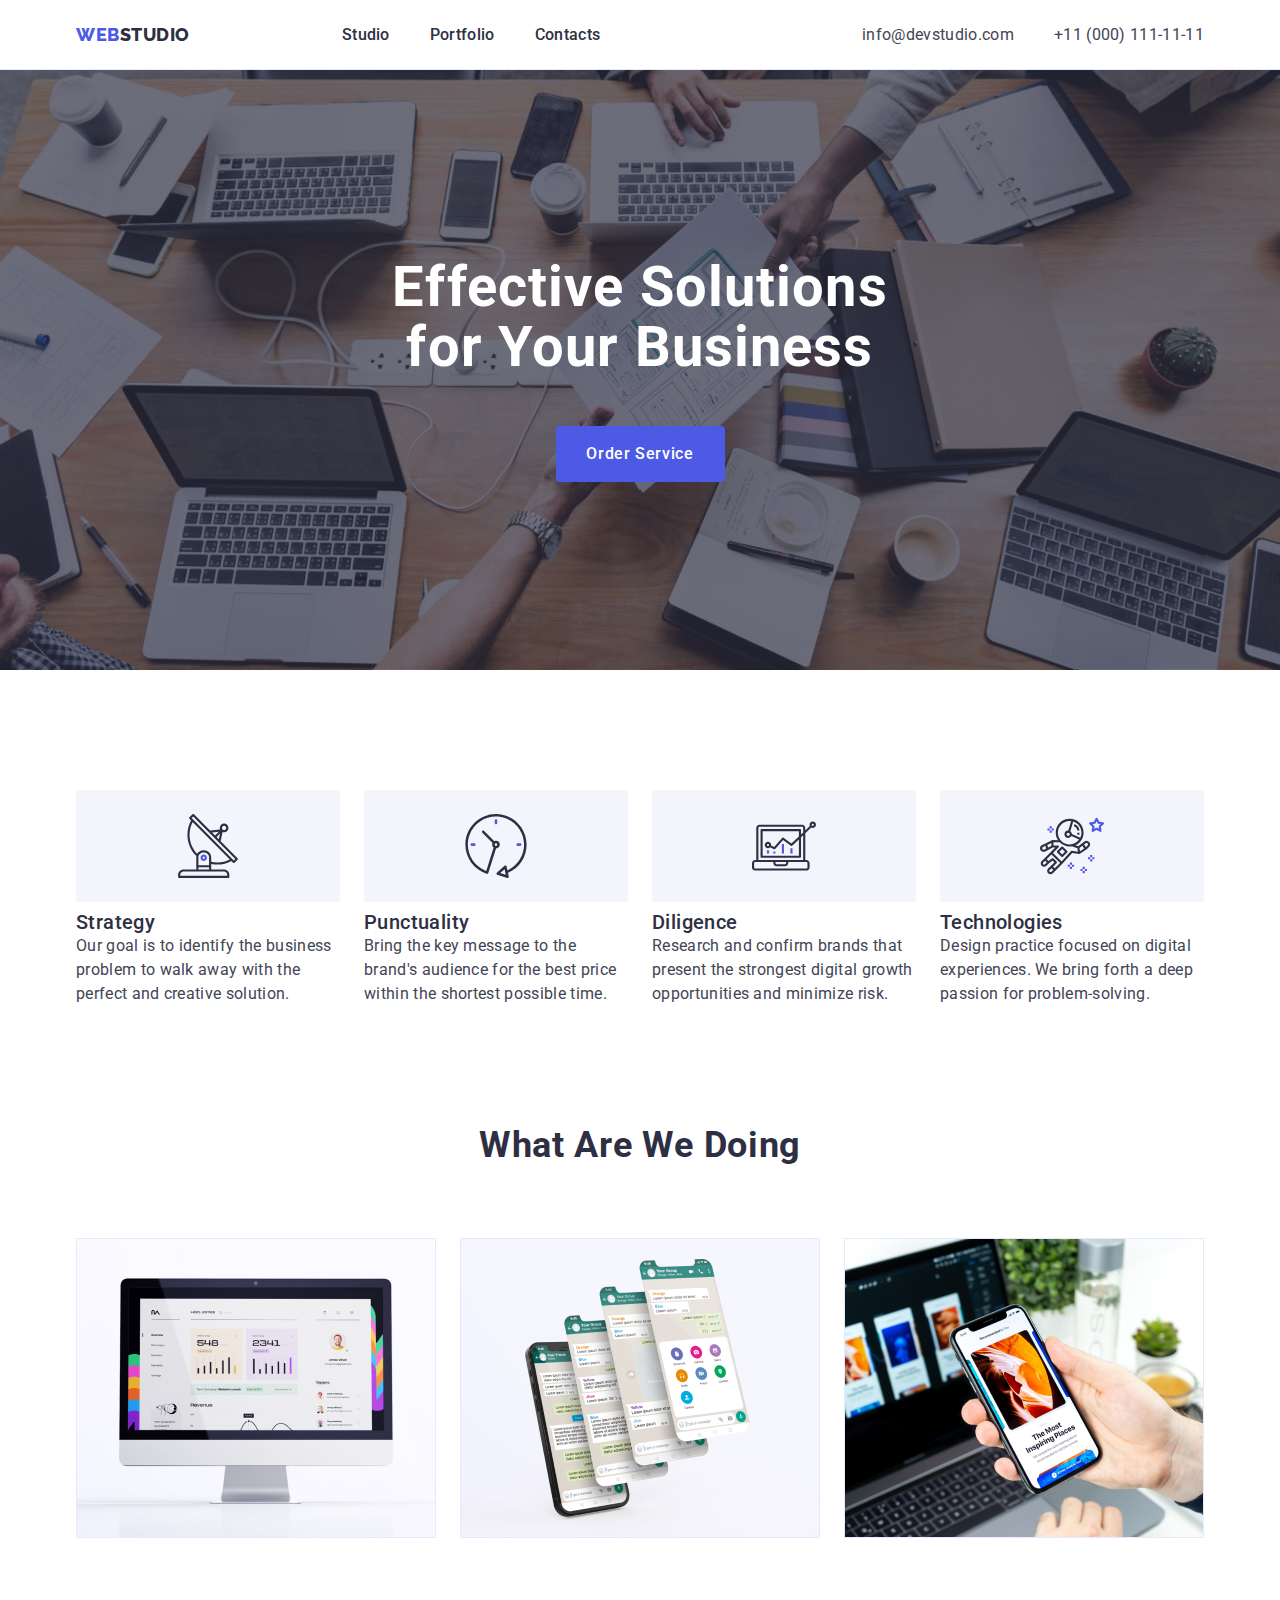
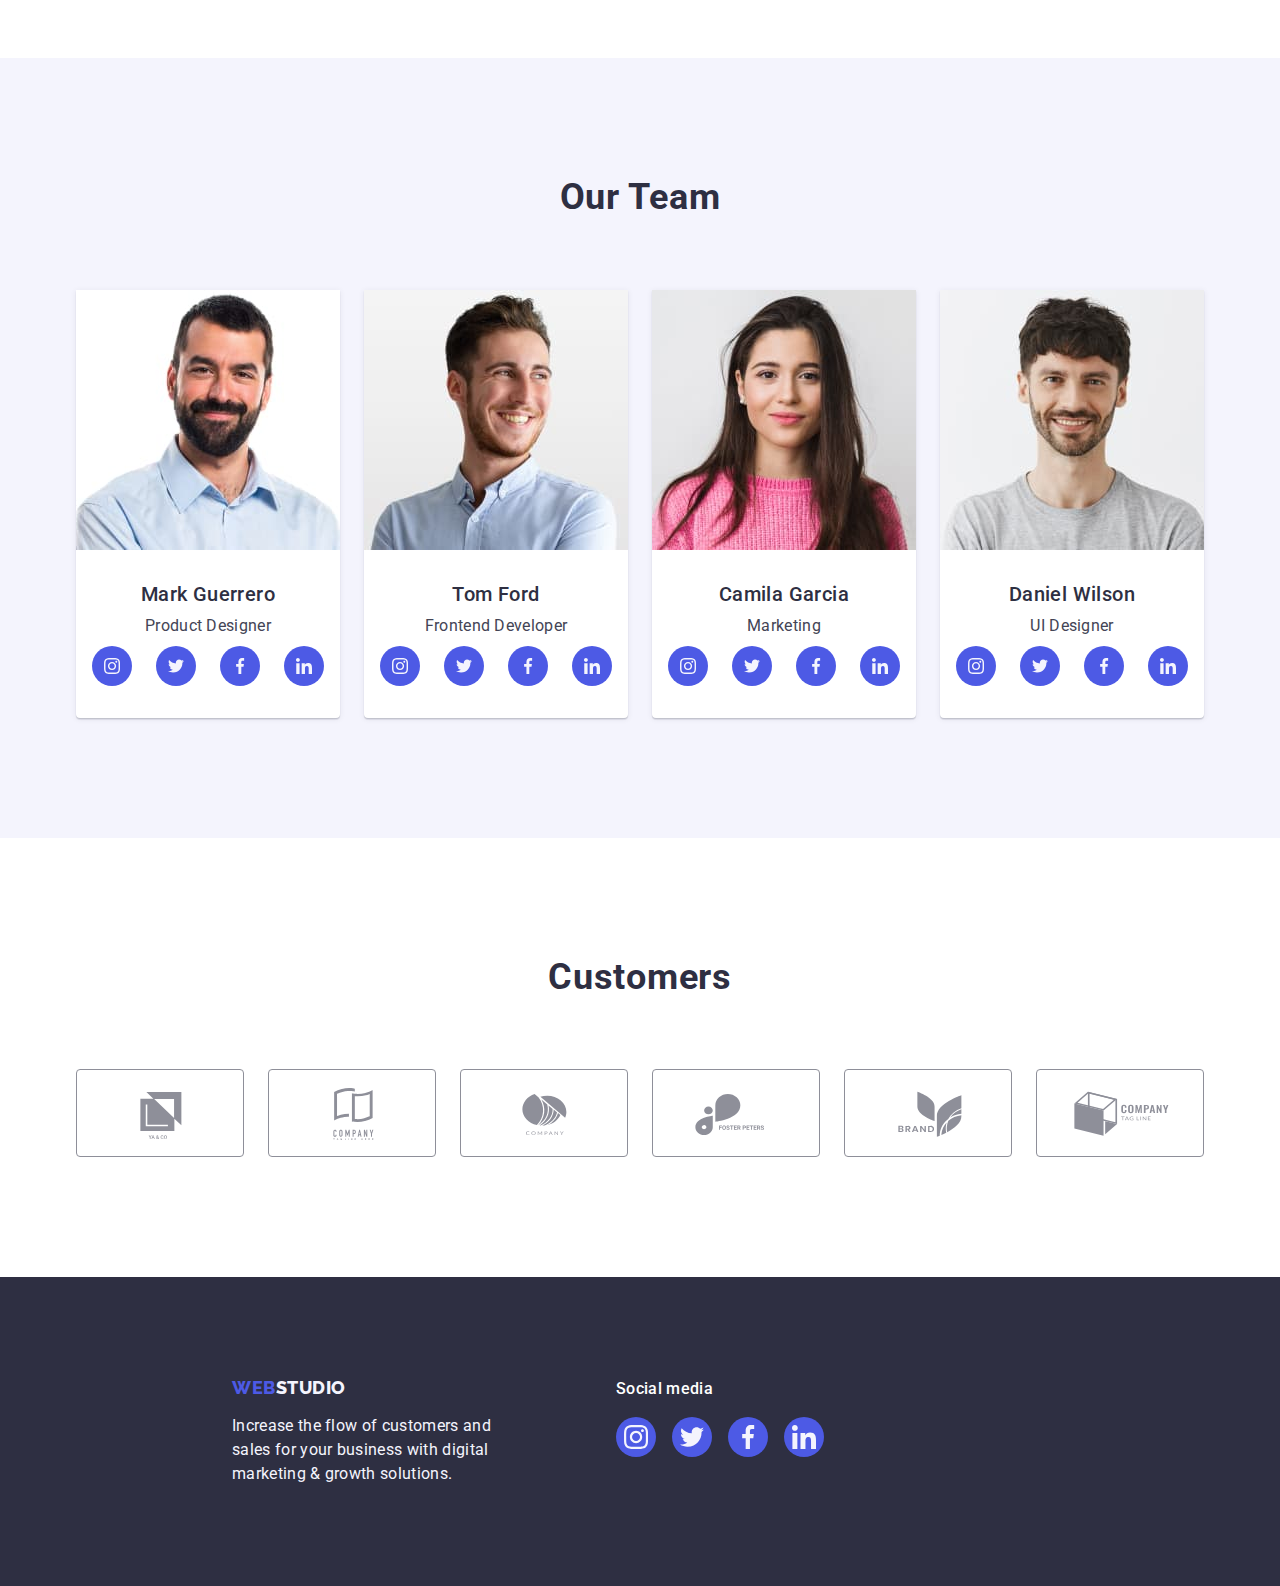
==== index.html @ 7a58a5fb "Initial commit" ====
<!DOCTYPE html>
<html lang="en">

<head>
    <meta charset="UTF-8">
    <meta http-equiv="X-UA-Compatible" content="IE=edge">
    <meta name="viewport" content="width=device-width, initial-scale=1.0">
    <title>Document</title>
    <link rel="preconnect" href="https://fonts.googleapis.com">
    <link rel="preconnect" href="https://fonts.gstatic.com" crossorigin>
    <link
        href="https://fonts.googleapis.com/css2?family=Raleway:wght@800&family=Roboto:wght@400;500;700;900&display=swap"
        rel="stylesheet">

    <link href="https://cdn.jsdelivr.net/npm/modern-normalize@1.1.0/modern-normalize.min.css" rel="stylesheet">
    <link rel="stylesheet" href="./css/styles.css">
</head>

<body>

    <!--Шапка сайту-->
    <header class="header">
        <div class="container main-nav">
            <nav class="menu list">
                <a href="./index.html" class="logo link">web<span class="logo-studio">Studio</span></a>
                <ul class="site-nav list">
                    <li class="it-list"><a href="./index.html" class="item-studio link">Studio</a></li>
                    <li class="it-list"><a href="./portfolio.html" class="item-studio link">Portfolio</a></li>
                    <li class="it-list"><a href="" class="item-studio link">Contacts</a></li>
                </ul>
            </nav>
            <!-- Посилання на пошту/Посилання на телефон-->
            <address class="contact">
                <ul class="site-contact list">
                    <li class="contact-it"><a href="mailto:info@devstudio.com"
                            class="item-contact link">info@devstudio.com</a></li>
                    <li class="contact-it"><a href="tel:+110001111111" class="item-contact link">+11 (000)
                            111-11-11</a></li>
                </ul>
            </address>


        </div>
    </header>
    <main>
        <!--Секція заголовку та фону-->

        <section class="hero section">
            <div class="container">

                <h1 class="hero-title"> Effective Solutions for Your Business</h1>
                <button type="button" class="hero-btn">Order Service</button>

            </div>
        </section>
        <!--Секція опису особливостей студії-->

        <section class="feature section">
            <div class="container">
                <h2 hidden class="main-feature">Feature</h2>
                <ul class="features-nt list">
                    <li class="features-item">
                        <div class="frame-icon">
                            <svg class="features-icon" width="64" height="64">
                                <use href="./images/icon.svg#icon-antenna-1"></use>
                            </svg>
                        </div>
                        <h3 class="feature-title">Strategy</h3>
                        <p class="feature-text">Our goal is to identify the business problem to walk away with the
                            perfect and
                            creative solution.
                        </p>
                    </li>
                    <li class="features-item">
                        <div class="frame-icon">
                            <svg class="features-icon" width="64" height="64">
                                <use href="./images/icon.svg#icon-clock-1"></use>
                            </svg>
                        </div>
                        <h3 class="feature-title">Punctuality</h3>
                        <p class="feature-text">Bring the key message to the brand's audience for the best price within
                            the
                            shortest
                            possible
                            time.
                        </p>
                    </li>
                    <li class="features-item">
                        <div class="frame-icon">
                            <svg class="features-icon" width="64" height="64">
                                <use href="./images/icon.svg#icon-diagram-1"></use>
                            </svg>
                        </div>
                        <h3 class="feature-title">Diligence</h3>
                        <p class="feature-text">Research and confirm brands that present the strongest digital growth
                            opportunities
                            and minimize risk.</p>
                    </li>
                    <li class="features-item">
                        <div class="frame-icon">
                            <svg class="features-icon" width="64" height="64">
                                <use href="./images/icon.svg#icon-astronaut-1"></use>
                            </svg>
                        </div>
                        <h3 class="feature-title">Technologies</h3>
                        <p class="feature-text">Design practice focused on digital experiences. We bring forth a deep
                            passion for problem-solving.
                        </p>
                    </li>
                </ul>
            </div>
        </section>
        <!--Секція сим займається студія-->
        <section class="work section">
            <div class="container">
                <h2 class="title">What are we doing</h2>
                <ul class="work-not  list">
                    <li class="work-item">
                        <img src="./images/img_1.jpg" alt="Monitor of computer" width="360">
                    </li>
                    <li class="work-item">
                        <img src="./images/img_2.jpg" alt="Four telephone" width="360">
                    </li>
                    <li class="work-item">
                        <img src="./images/img_3.jpg" alt="Laptop and telephone on a hand" width="360">
                    </li>
                </ul>
            </div>
        </section>

        <!--Секція команди-->
        <section class="team">
            <div class="container">
                <h2 class="title">Our Team</h2>
                <ul class="team-not list">
                    <li class="member">
                        <img src="./images/TeamCard_1.jpg" alt="Photo Mark Guerrero" width="264">
                        <div class="tl-ph">
                            <h3 class="card-title">Mark Guerrero</h3>
                            <p class="card-text">Product Designer</p>
                            <ul class="social-list list">
                                <li class="sc-item">
                                    <a href="#" class="social-item">
                                        <svg class="socisl-list-icon" width="16" height="16">
                                            <use href="./images/icon.svg#icon-Inst"></use>
                                        </svg>
                                    </a>
                                </li>
                                <li class="sc-item">
                                    <a href="#" class="social-item">
                                        <svg class="socisl-list-icon" width="16" height="16">
                                            <use href="./images/icon.svg#icon-twitter-1"></use>
                                        </svg>
                                    </a>
                                </li>
                                <li class="sc-item">
                                    <a href="#" class="social-item">
                                        <svg class="socisl-list-icon" width="16" height="16">
                                            <use href="./images/icon.svg#icon-facebook-1"></use>
                                        </svg>
                                    </a>
                                </li>
                                <li class="sc-item">
                                    <a href="#" class="social-item">
                                        <svg class="socisl-list-icon" width="16" height="16">
                                            <use href="./images/icon.svg#icon-linkedin-1"></use>
                                        </svg>
                                    </a>
                                </li>
                            </ul>
                        </div>
                    </li>
                    <li class="member">
                        <img src="./images/TeamCard_2.jpg" alt="Photo Tom Ford" width="264">
                        <div class="tl-ph">
                            <h3 class="card-title">Tom Ford</h3>
                            <p class="card-text">Frontend Developer</p>
                            <ul class="social-list list">
                                <li class="sc-item">
                                    <a href="#" class="social-item">
                                        <svg class="socisl-list-icon" width="16" height="16">
                                            <use href="./images/icon.svg#icon-Inst"></use>
                                        </svg>
                                    </a>
                                </li>
                                <li class="sc-item">
                                    <a href="#" class="social-item">
                                        <svg class="socisl-list-icon" width="16" height="16">
                                            <use href="./images/icon.svg#icon-twitter-1"></use>
                                        </svg>
                                    </a>
                                </li>
                                <li class="sc-item">
                                    <a href="#" class="social-item">
                                        <svg class="socisl-list-icon" width="16" height="16">
                                            <use href="./images/icon.svg#icon-facebook-1"></use>
                                        </svg>
                                    </a>
                                </li>
                                <li class="sc-item">
                                    <a href="#" class="social-item">
                                        <svg class="socisl-list-icon" width="16" height="16">
                                            <use href="./images/icon.svg#icon-linkedin-1"></use>
                                        </svg>
                                    </a>
                                </li>
                            </ul>
                        </div>
                    </li>
                    <li class="member">
                        <img src="./images/TeamCard_3.jpg" alt="Photo Camila Garcia" width="264">
                        <div class="tl-ph">
                            <h3 class="card-title">Camila Garcia</h3>
                            <p class="card-text">Marketing</p>
                            <ul class="social-list list">
                                <li class="sc-item">
                                    <a href="#" class="social-item">
                                        <svg class="socisl-list-icon" width="16" height="16">
                                            <use href="./images/icon.svg#icon-Inst"></use>
                                        </svg>
                                    </a>
                                </li>
                                <li class="sc-item">
                                    <a href="#" class="social-item">
                                        <svg class="socisl-list-icon" width="16" height="16">
                                            <use href="./images/icon.svg#icon-twitter-1"></use>
                                        </svg>
                                    </a>
                                </li>
                                <li class="sc-item">
                                    <a href="#" class="social-item">
                                        <svg class="socisl-list-icon" width="16" height="16">
                                            <use href="./images/icon.svg#icon-facebook-1"></use>
                                        </svg>
                                    </a>
                                </li>
                                <li class="sc-item">
                                    <a href="#" class="social-item">
                                        <svg class="socisl-list-icon" width="16" height="16">
                                            <use href="./images/icon.svg#icon-linkedin-1"></use>
                                        </svg>
                                    </a>
                                </li>
                            </ul>
                        </div>
                    </li>
                    <li class="member">
                        <img src="./images/TeamCard_4.jpg" alt="Photo Daniel Wilson" width="264">
                        <div class="tl-ph">
                            <h3 class="card-title">Daniel Wilson</h3>
                            <p class="card-text">UI Designer</p>
                            <ul class="social-list list">
                                <li class="sc-item">
                                    <a href="#" class="social-item">
                                        <svg class="socisl-list-icon" width="16" height="16">
                                            <use href="./images/icon.svg#icon-Inst"></use>
                                        </svg>
                                    </a>
                                </li>
                                <li class="sc-item">
                                    <a href="#" class="social-item">
                                        <svg class="socisl-list-icon" width="16" height="16">
                                            <use href="./images/icon.svg#icon-twitter-1"></use>
                                        </svg>
                                    </a>
                                </li>
                                <li class="sc-item">
                                    <a href="#" class="social-item">
                                        <svg class="socisl-list-icon" width="16" height="16">
                                            <use href="./images/icon.svg#icon-facebook-1"></use>
                                        </svg>
                                    </a>
                                </li>
                                <li class="sc-item">
                                    <a href="#" class="social-item">
                                        <svg class="socisl-list-icon" width="16" height="16">
                                            <use href="./images/icon.svg#icon-linkedin-1"></use>
                                        </svg>
                                    </a>
                                </li>
                            </ul>
                        </div>
                    </li>
                </ul>
            </div>
        </section>

        <section class="customers section">
            <div class="container">
                <h2 class="cust-title title">Customers</h2>
                <ul class="customer-list list">
                    <li class="customer-item">
                        <a href="#" class="cust-link link">
                            <svg class="icon-cust" width="104" height="56">
                                <use href="./images/icon.svg#icon-YaCo"></use>
                            </svg>
                        </a>
                    </li>
                    <li class="customer-item">
                        <a href="#" class="cust-link link">
                            <svg class="icon-cust" width="104" height="56">
                                <use href="./images/icon.svg#icon-Company"></use>
                            </svg>
                        </a>
                    </li>
                    <li class="customer-item">
                        <a href="#" class="cust-link link">
                            <svg class="icon-cust" width="104" height="56">
                                <use href="./images/icon.svg#icon-Company2"></use>
                            </svg>
                        </a>
                    </li>
                    <li class="customer-item">
                        <a href="#" class="cust-link link">
                            <svg class="icon-cust" width="104" height="56">
                                <use href="./images/icon.svg#icon-Foster"></use>
                            </svg>
                        </a>
                    </li>
                    <li class="customer-item">
                        <a href="#" class="cust-link link">
                            <svg class="icon-cust" width="104" height="56">
                                <use href="./images/icon.svg#icon-Brand"></use>
                            </svg>
                        </a>
                    </li>
                    <li class="customer-item">
                        <a href="#" class="cust-link link">
                            <svg class="icon-cust" width="104" height="56">
                                <use href="./images/icon.svg#icon-TagLine"></use>
                            </svg>
                        </a>
                    </li>

                </ul>


            </div>

        </section>

    </main>
    <!--Футер-->
    <footer class="footer">

        <div class="footcont container">
            <div class="footinfo">
                <a href="./index.html" class="logo link">web<span class="footer-logo">Studio</span></a>
                <p class="footer-text">
                    Increase the flow of customers and sales for your business with digital marketing & growth
                    solutions.
                </p>
            </div>
            <div class="footlink">
                <p class="foot-title">Social media</p>
                <ul class="social-listf list">
                    <li class="foot-item">
                        <a href="#" class="social-item">
                            <svg class="socisl-list-icon" width="24" height="24">
                                <use href="./images/icon.svg#icon-Inst"></use>
                            </svg>
                        </a>
                    </li>
                    <li class="foot-item">
                        <a href="#" class="social-item">
                            <svg class="socisl-list-icon" width="24" height="24">
                                <use href="./images/icon.svg#icon-twitter-1"></use>
                            </svg>
                        </a>
                    </li>
                    <li class="foot-item">
                        <a href="#" class="social-item">
                            <svg class="socisl-list-icon" width="24" height="24">
                                <use href="./images/icon.svg#icon-facebook-1"></use>
                            </svg>
                        </a>
                    </li>
                    <li class="foot-item">
                        <a href="#" class="social-item">
                            <svg class="socisl-list-icon" width="24" height="24">
                                <use href="./images/icon.svg#icon-linkedin-1"></use>
                            </svg>
                        </a>
                    </li>
                </ul>
            </div>

        </div>

    </footer>

</body>

</html>
---- css/styles.css ----
:root {
    --primary-text-color: #434455;
    --akcent-color: #2E2F42;
    --background-main: #FFFFFF;
    --background-button: #4D5AE5;
    --color-text-footer: #F4F4FD;
    --hover-focus: #404bbf;
    --CORNFLOWER: #e7e9fc;
    --lightislate: #8E8F99;
    --greenhover: #31D0AA;
    --coloricon: #afb1b8;
}


.container {
    width: 1158px;
    margin-left: auto;
    margin-right: auto;
    padding: 0 15px 0 15px;
}

.header {
    border-bottom: 1px solid var(--CORNFLOWER);
    box-shadow: 0px 2px 1px rgba(46, 47, 66, 0.08), 0px 1px 1px rgba(46, 47, 66, 0.16), 0px 1px 6px rgba(46, 47, 66, 0.08);
}

body {
    color: var(--primary-text-color);
    background-color: var(--background-main);
    font-family: Roboto, sans-serif;
    font-weight: 400;
    font-size: 16px;
    line-height: 1.5;
    letter-spacing: 0.02em;
}

.logo-studio {
    color: var(--akcent-color);
    font-family: Raleway, sans-serif;
    font-weight: 800;
    font-size: 18px;
    line-height: 1.17;
    letter-spacing: 0.03em;
    text-transform: uppercase;
}

.logo {
    margin-right: 76px;


    color: var(--background-button);
    font-family: Raleway, sans-serif;
    font-weight: 800;
    font-size: 18px;
    line-height: 1.17;
    letter-spacing: 0.03em;
    text-transform: uppercase;
}

.list {
    list-style: none;
}

.link {
    text-decoration: none;
}

.title {
    margin-bottom: 72px;

    color: var(--akcent-color);
    font-weight: 700;
    font-size: 36px;
    line-height: 1.11;
    letter-spacing: 0.02em;
    text-align: center;
    text-transform: capitalize;
    margin-left: auto;
    margin-right: auto;
}

.menu .logo {
    margin-top: 24px;
    margin-bottom: 24px;
}


.main-nav {
    display: flex;
    align-items: center;
}


.site-nav {
    display: flex;
    align-items: center;
    gap: 40px;
    margin-left: 76px;
    margin-right: auto;
}


/* .site-nav .it-list:not(:last-child) {
    margin-right: 40px;
} */



.item-studio {
    padding-top: 24px;
    padding-bottom: 24px;
    color: var(--akcent-color);
    list-style: none;
    text-decoration: none;
    font-weight: 500;
    font-size: 16px;
    line-height: 1.5;
    letter-spacing: 0.02em;

}

.item-studio:hover,
.item-studio:focus {
    color: var(--hover-focus);
}

.contact .item-contact {
    color: var(--primary-text-color);
    font-size: 16px;
    line-height: 1.5;
    /* margin-right: 40px; */

}

.contact {
    font-style: normal;
}

/* .site-contact .contact-it+.contact-it {
    margin-left: 40px;
} */

.menu {
    display: flex;
    align-items: center;
    margin-right: auto;
}

.site-contact {
    display: flex;
    align-items: center;
    gap: 40px;


}


.item-contact:hover,
.item-contact:focus {
    color: var(--hover-focus);
}




/*hero*/
.hero.section {

    background: rgba(46, 47, 66, 0.7);
    background-image: linear-gradient(rgba(46, 47, 66, 0.7), rgba(46, 47, 66, 0.7)),
        url("..//images/people-office.jpg");
    background-repeat: no-repeat;
    background-position: center;
    background-size: cover;
    max-width: 1440px;
    /* min-height: 600px; */
    margin-left: auto;
    margin-right: auto;



    background-color: var(--akcent-color);
    padding-top: 188px;
    padding-bottom: 188px;
    text-align: center;
    margin-bottom: 0px;
}

.hero-title {
    max-width: 496px;
    margin: 0 auto 48px;

    color: var(--background-main);
    font-weight: 700;
    font-size: 56px;
    line-height: 1.07;
    letter-spacing: 0.02em;
    text-align: center;


}

.hero-btn {
    display: block;
    min-width: 169px;
    height: 56px;
    border: none;
    border-radius: 4px;
    margin: 0 auto;

    color: var(--background-main);
    background-color: var(--background-button);
    font-family: Roboto, sans-serif;
    font-weight: 500;
    font-size: 16px;
    line-height: 1.5;
    align-items: center;
    letter-spacing: 0.04em;
    cursor: pointer;
}

.hero-btn:hover,
.hero-btn:focus {
    background-color: var(--hover-focus);
}

/*feature*/


.frame-icon {
    display: flex;
    justify-content: center;
    align-items: center;
    background-color: var(--color-text-footer);
    border-radius: 4px;
    margin-bottom: 8px;
    height: 112px;

}

.feature-title {


    margin-top: 8px;

    color: var(--akcent-color);
    font-weight: 500;
    font-size: 20px;
    line-height: 1.2;
    letter-spacing: 0.02em;
}

.feature {
    padding-top: 120px;
    padding-bottom: 120px;
}

.features-nt {
    display: flex;
    flex-direction: row;
    gap: 24px;
}


.features-item {
    flex-basis: calc((100% - 3 * 24px) / 4);
}




/*our work*/
.work {
    padding-bottom: 120px;
}

.work-not {
    display: flex;
    gap: 24px;
}

.work-not:first-child {
    flex-basis: calc((100% - 3 * 16px) / 3);
}


/*our team*/
.team {
    padding-top: 120px;
    padding-bottom: 120px;
    background-color: var(--color-text-footer);

}

.tl-ph {
    padding: 32px 0;
    border-radius: 0px 0px 4px 4px;
}

.team-not {
    display: flex;
    gap: 24px;
}

.team-not:first-child {
    width: calc((100% - 72px) / 4);
}


.member {
    background-color: var(--background-main);
    box-shadow: 0px 1px 6px rgba(46, 47, 66, 0.08), 0px 1px 1px rgba(46, 47, 66, 0.16), 0px 2px 1px rgba(46, 47, 66, 0.08);
    border-radius: 0px 0px 4px 4px;
}

.card-title {
    margin-bottom: 8px;

    color: var(--akcent-color);
    font-weight: 500;
    font-size: 20px;
    line-height: 1.2;
    letter-spacing: 0.02em;
    text-align: center;
}

.card-text {
    text-align: center;
    letter-spacing: 0.02em;
    margin-bottom: 8px;
}

.cust-link {
    display: flex;
    justify-content: center;
    align-items: center;
    width: 168px;
    height: 88px;
    background-color: var(--background-main);
    border-radius: 50%;
    padding: 0;
    border: 1px solid var(--lightislate);
    border-radius: 4px;
    color: var(--coloricon);

}

.cust-link:hover,
.cust-link:focus {
    /* fill: var(--hover-focus); */
    border: 1px solid var(--hover-focus);
    color: var(--hover-focus)
}


.icon-cust {
    /* fill: currentColor; */
    fill: var(--lightislate);
}

.icon-cust:hover,
.icon-cust:focus {
    fill: var(--hover-focus);
}


/* customer */
.customer-list {
    display: flex;
    gap: 24px;
    align-items: flex-start;
    padding: 0px;
}

.customers {
    padding-top: 120px;
    padding-bottom: 120px;
}

.cust-title {
    line-height: 1.1;
}



/*footer*/
.footer-logo {
    color: var(--color-text-footer);
    font-family: Raleway, sans-serif;
    font-weight: 800;
    font-size: 18px;
    line-height: 1.17;
    align-items: center;
    letter-spacing: 0.03em;
    text-transform: uppercase;
}

.footer .logo {
    display: inline-block;
    margin-bottom: 16px;

}

.footer {
    background-color: var(--akcent-color);
    margin-left: auto;
    margin-right: auto;
    padding: 100px 0px;


}

.footcont {
    display: flex;
    /* gap: 120px; */
    align-items: baseline;
}

.footinfo {
    padding-left: 156px;
    padding-right: 120px;
}

.footer-text {
    max-width: 264px;
    color: var(--color-text-footer);

}



.foot-title {
    font-weight: 500;
    color: #FFFFFF;
    margin-bottom: 16px;
}

.social-listf {
    display: flex;
    justify-content: center;
    gap: 16px;
    margin: 0 auto;

}

.social-list {
    display: flex;
    justify-content: center;
    gap: 24px;
    margin: 0 auto;

}

.social-item {
    display: flex;
    justify-content: center;
    align-items: center;
    width: 40px;
    height: 40px;
    background-color: var(--background-button);
    border-radius: 50%;
    padding: 0;
}

.member .social-item:hover,
.member .social-item:focus {
    background-color: var(--hover-focus);
}

.social-item:hover,
.social-item:focus {
    background-color: var(--greenhover);
}

.socisl-list-icon {
    display: block;
    fill: var(--color-text-footer);
    /* width: 24px;
    height: 24px; */
    /* background-position: center; */
}



/*portfolio*/
.portfolio {
    padding: 96px 0;
}

.project-non {
    display: flex;
    flex-wrap: wrap;
    column-gap: 24px;
    row-gap: 48px;
}

.project-non:first-child {
    width: calc((100% - 48px) / 3);
}

.project-title {
    margin-bottom: 8px;

    color: var(--akcent-color);
    font-weight: 500;
    font-size: 20px;
    line-height: 1.2;
    letter-spacing: 0.02em;
    text-transform: capitalize;
}

.project-paragraph {
    color: var(--primary-text-color);
    font-weight: 500;
    font-size: 16px;
    line-height: 1.5;
    letter-spacing: 0.02em;
    text-transform: capitalize;
}

.filter {
    display: flex;
    justify-content: center;
    gap: 24px;
    margin-bottom: 72px;
}

.filter-btn {
    padding: 12px 24px;
    border: 1px solid var(--CORNFLOWER);
    border-radius: 4px;

    background-color: var(--color-text-footer);
    color: var(--background-button);
    font-family: Roboto, sans-serif;
    font-weight: 500;
    font-size: 16px;
    line-height: 1.5;
    align-items: center;
    text-align: center;
    letter-spacing: 0.04em;
    cursor: pointer;
}

.filter-btn:hover,
.filter-btn:focus {
    border: 1px solid transparent;
    background-color: var(--hover-focus);
    color: var(--background-main);
}

.add-project {
    padding: 32px 16px;
    border: 1px solid var(--CORNFLOWER);
    border-top: none;
}

.item-project {
    display: block;
}

.hoverln-shad:hover,
.hoverln-shad:focus {
    box-shadow: 0px 1px 6px rgba(46, 47, 66, 0.08), 0px 1px 1px rgba(46, 47, 66, 0.16), 0px 2px 1px rgba(46, 47, 66, 0.08);
}


.hover-shad:hover,
.hover-shad:focus {
    /* box-shadow: 0px 1px 6px rgba(46, 47, 66, 0.08), 0px 1px 1px rgba(46, 47, 66, 0.16), 0px 2px 1px rgba(46, 47, 66, 0.08); */
    box-shadow: 0px 3px 1px rgba(0, 0, 0, 0.1), 0px 2px 1px rgba(0, 0, 0, 0.08), 0px 2px 2px rgba(0, 0, 0, 0.12);
}

/* position */
h1,
h2,
h3,
p {
    margin-top: 0;
    margin-bottom: 0;
}

ul,
ol {
    margin-top: 0;
    margin-bottom: 0;
    padding-left: 0;
}

img {
    display: block;
}



.section {
    padding-bottom: 120px;
}
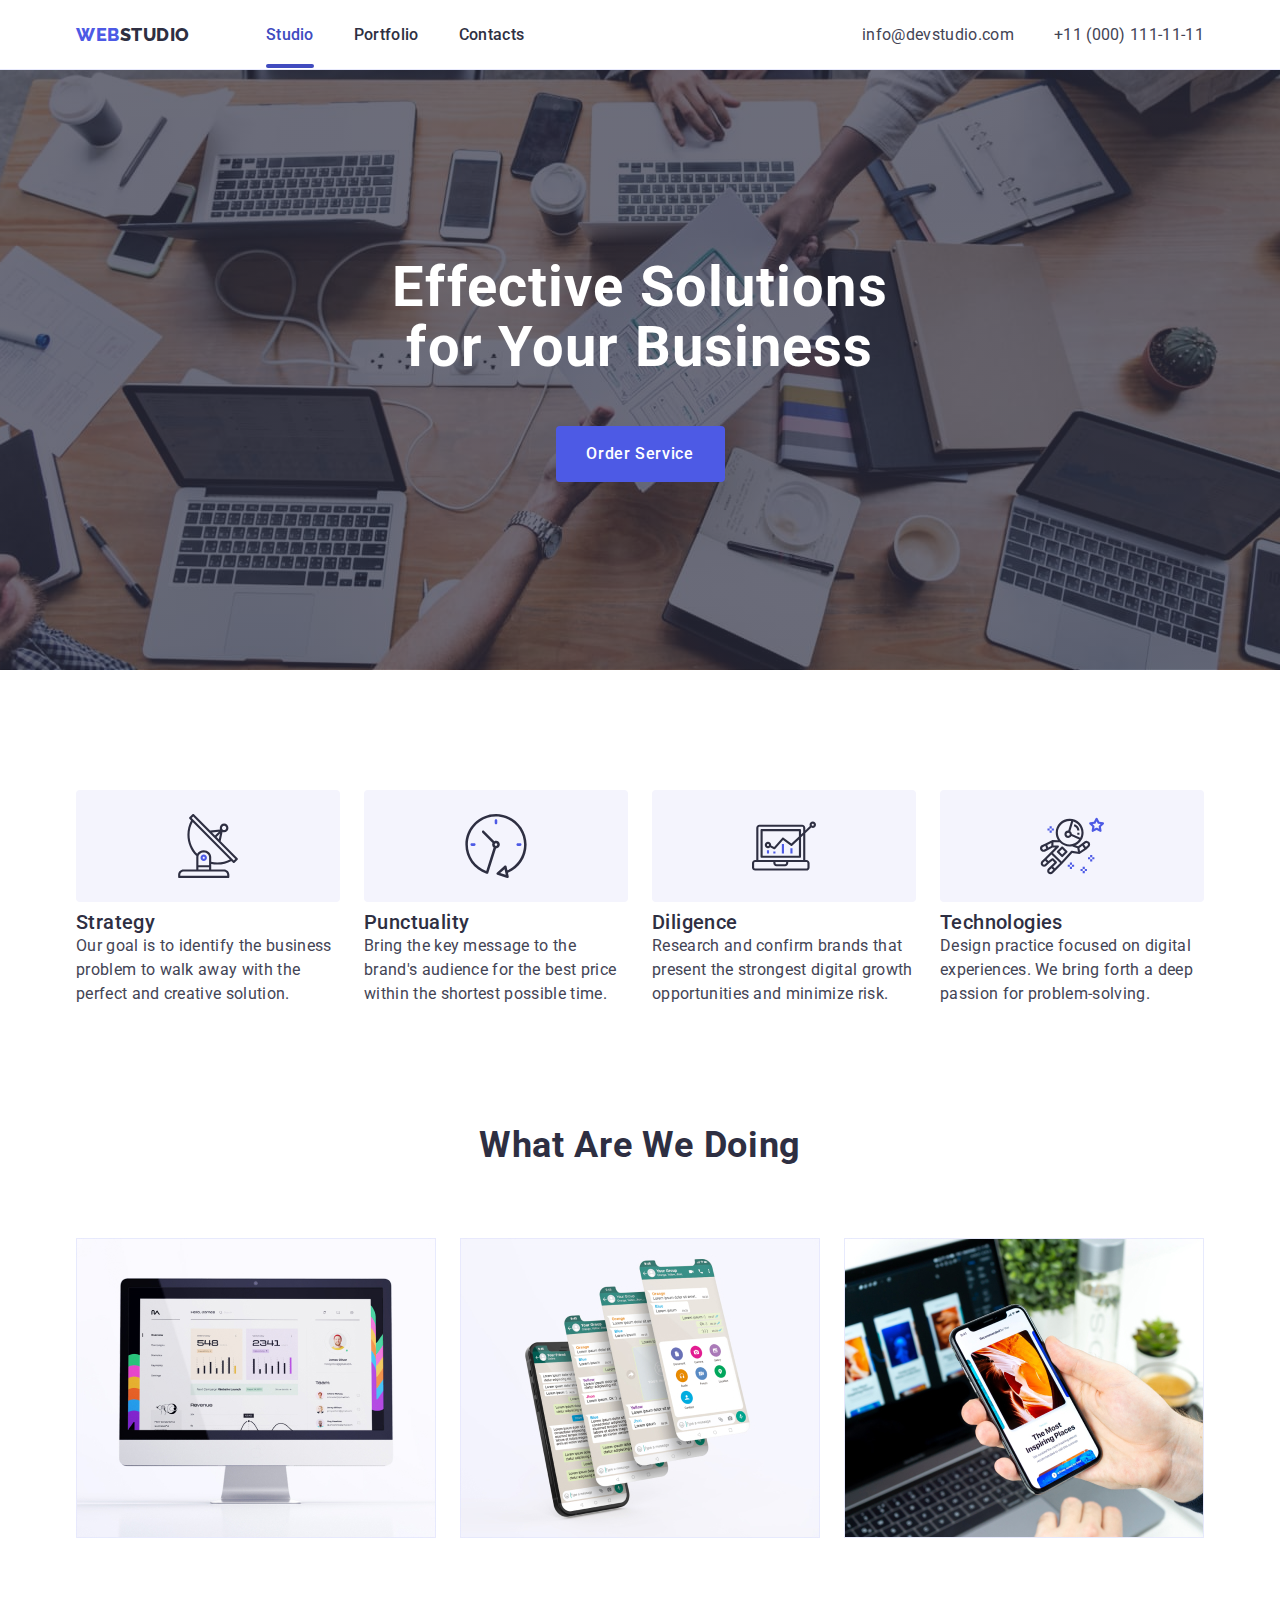
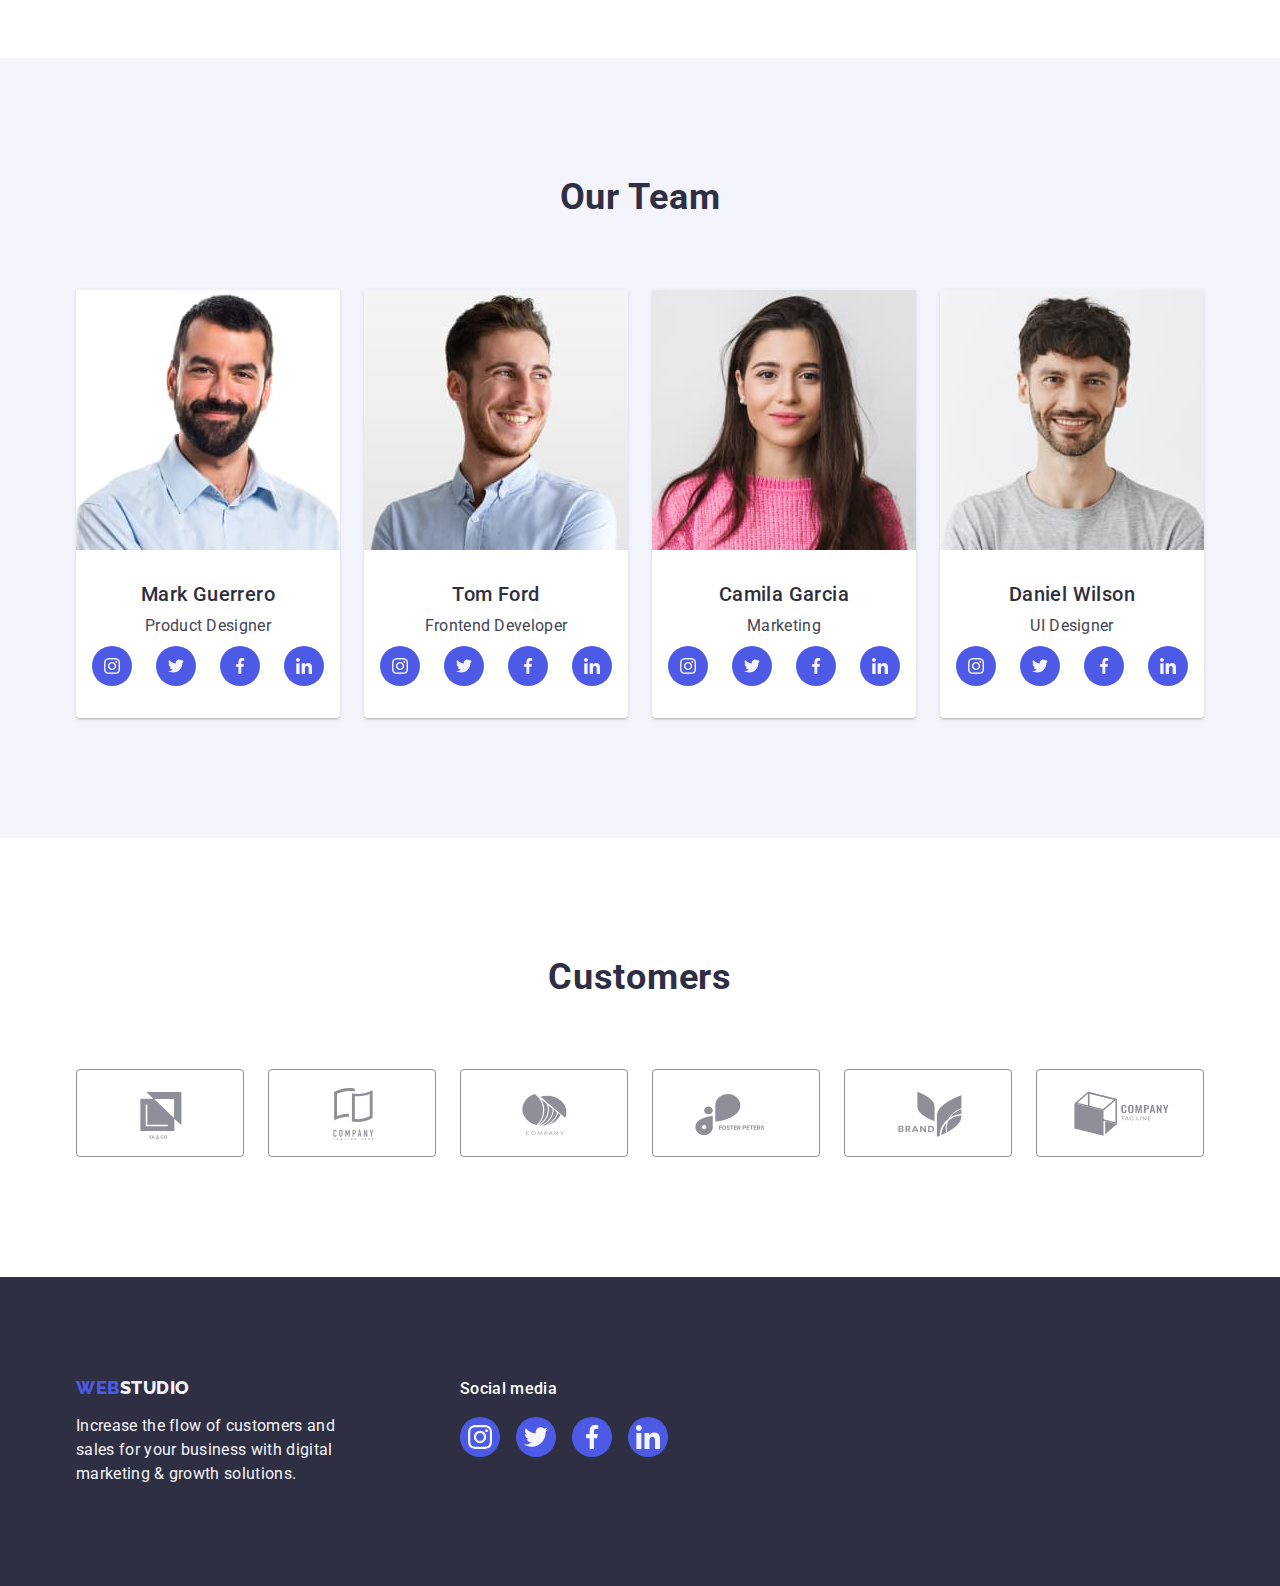
==== commit 200ce3ce: "second" ====
--- a/index.html
+++ b/index.html
@@ -24,9 +24,9 @@
             <nav class="menu list">
                 <a href="./index.html" class="logo link">web<span class="logo-studio">Studio</span></a>
                 <ul class="site-nav list">
-                    <li class="it-list"><a href="./index.html" class="item-studio link">Studio</a></li>
+                    <li class="it-list"><a href="./index.html" class="item-studio current link">Studio</a></li>
                     <li class="it-list"><a href="./portfolio.html" class="item-studio link">Portfolio</a></li>
-                    <li class="it-list"><a href="" class="item-studio link">Contacts</a></li>
+                    <li class="it-list"><a href="" class="item-studio  link">Contacts</a></li>
                 </ul>
             </nav>
             <!-- Посилання на пошту/Посилання на телефон-->
@@ -49,7 +49,7 @@
             <div class="container">
 
                 <h1 class="hero-title"> Effective Solutions for Your Business</h1>
-                <button type="button" class="hero-btn">Order Service</button>
+                <button type="button" class="hero-btn" data-modal-open>Order Service</button>
 
             </div>
         </section>
@@ -389,6 +389,19 @@
 
     </footer>
 
+    <div class="backdrop is-hidden" data-modal>
+        <div class="modal">
+            <button type="button" class="modal-close-btn" data-modal-close>
+                <svg class="modal-close-btn-icon" width="8" height="8">
+                    <use href="./images/icon.svg#icon-close-modal"></use>
+                </svg>
+            </button>
+        </div>
+
+    </div>
+
+    <script src="./js/modal.js"></script>
+
 </body>
 
 </html>--- a/css/styles.css
+++ b/css/styles.css
@@ -9,6 +9,8 @@
     --lightislate: #8E8F99;
     --greenhover: #31D0AA;
     --coloricon: #afb1b8;
+    --modal-color: #2E2F42;
+
 }
 
 
@@ -16,7 +18,9 @@
     width: 1158px;
     margin-left: auto;
     margin-right: auto;
-    padding: 0 15px 0 15px;
+
+    padding-left: 15px;
+    padding-right: 15px;
 }
 
 .header {
@@ -45,8 +49,6 @@
 }
 
 .logo {
-    margin-right: 76px;
-
 
     color: var(--background-button);
     font-family: Raleway, sans-serif;
@@ -55,7 +57,10 @@
     line-height: 1.17;
     letter-spacing: 0.03em;
     text-transform: uppercase;
-}
+
+}
+
+
 
 .list {
     list-style: none;
@@ -100,13 +105,35 @@
 }
 
 
-/* .site-nav .it-list:not(:last-child) {
-    margin-right: 40px;
-} */
+
+
+
+
+.item-studio::after {
+    content: "";
+    position: absolute;
+    width: 100%;
+    height: 4px;
+    left: 0;
+    bottom: 0;
+    display: block;
+    border-radius: 2px;
+    margin-top: 20px;
+
+}
+
+.item-studio.current {
+    color: var(--hover-focus);
+}
+
+.item-studio.current::after {
+    background-color: var(--hover-focus);
+}
 
 
 
 .item-studio {
+    position: relative;
     padding-top: 24px;
     padding-bottom: 24px;
     color: var(--akcent-color);
@@ -116,20 +143,29 @@
     font-size: 16px;
     line-height: 1.5;
     letter-spacing: 0.02em;
-
-}
+    transition: color 250ms cubic-bezier(0.4, 0, 0.2, 1);
+
+}
+
+
 
 .item-studio:hover,
 .item-studio:focus {
     color: var(--hover-focus);
 }
+
 
 .contact .item-contact {
     color: var(--primary-text-color);
     font-size: 16px;
     line-height: 1.5;
-    /* margin-right: 40px; */
-
+    transition: color 250ms cubic-bezier(0.4, 0, 0.2, 1);
+}
+
+
+.item-contact:hover,
+.item-contact:focus {
+    color: var(--hover-focus);
 }
 
 .contact {
@@ -217,6 +253,7 @@
     align-items: center;
     letter-spacing: 0.04em;
     cursor: pointer;
+    transition: background-color 250ms cubic-bezier(0.4, 0, 0.2, 1);
 }
 
 .hero-btn:hover,
@@ -341,27 +378,23 @@
     padding: 0;
     border: 1px solid var(--lightislate);
     border-radius: 4px;
-    color: var(--coloricon);
+    color: var(--lightislate);
 
 }
 
 .cust-link:hover,
 .cust-link:focus {
-    /* fill: var(--hover-focus); */
     border: 1px solid var(--hover-focus);
-    color: var(--hover-focus)
+    color: var(--hover-focus);
 }
 
 
 .icon-cust {
-    /* fill: currentColor; */
-    fill: var(--lightislate);
-}
-
-.icon-cust:hover,
-.icon-cust:focus {
-    fill: var(--hover-focus);
-}
+    fill: currentColor;
+    transition: fill 250ms cubic-bezier(0.4, 0, 0.2, 1);
+}
+
+
 
 
 /* customer */
@@ -417,8 +450,8 @@
 }
 
 .footinfo {
-    padding-left: 156px;
-    padding-right: 120px;
+    /* padding-left: 156px; */
+    margin-right: 120px;
 }
 
 .footer-text {
@@ -460,6 +493,7 @@
     background-color: var(--background-button);
     border-radius: 50%;
     padding: 0;
+    transition: background-color 250ms cubic-bezier(0.4, 0, 0.2, 1);
 }
 
 .member .social-item:hover,
@@ -540,6 +574,10 @@
     text-align: center;
     letter-spacing: 0.04em;
     cursor: pointer;
+    transition: background-color 250ms cubic-bezier(0.4, 0, 0.2, 1),
+        border 250ms cubic-bezier(0.4, 0, 0.2, 1),
+        color 250ms cubic-bezier(0.4, 0, 0.2, 1),
+        box-shadow 250ms cubic-bezier(0.4, 0, 0.2, 1);
 }
 
 .filter-btn:hover,
@@ -547,6 +585,7 @@
     border: 1px solid transparent;
     background-color: var(--hover-focus);
     color: var(--background-main);
+    box-shadow: 0px 3px 1px rgba(0, 0, 0, 0.1), 0px 2px 1px rgba(0, 0, 0, 0.08), 0px 2px 2px rgba(0, 0, 0, 0.12);
 }
 
 .add-project {
@@ -559,17 +598,10 @@
     display: block;
 }
 
-.hoverln-shad:hover,
-.hoverln-shad:focus {
-    box-shadow: 0px 1px 6px rgba(46, 47, 66, 0.08), 0px 1px 1px rgba(46, 47, 66, 0.16), 0px 2px 1px rgba(46, 47, 66, 0.08);
-}
-
-
-.hover-shad:hover,
-.hover-shad:focus {
-    /* box-shadow: 0px 1px 6px rgba(46, 47, 66, 0.08), 0px 1px 1px rgba(46, 47, 66, 0.16), 0px 2px 1px rgba(46, 47, 66, 0.08); */
-    box-shadow: 0px 3px 1px rgba(0, 0, 0, 0.1), 0px 2px 1px rgba(0, 0, 0, 0.08), 0px 2px 2px rgba(0, 0, 0, 0.12);
-}
+
+
+
+
 
 /* position */
 h1,
@@ -591,8 +623,97 @@
     display: block;
 }
 
-
+button {
+    cursor: pointer;
+}
 
 .section {
     padding-bottom: 120px;
+}
+
+.overlay {
+    position: absolute;
+    left: 0;
+    top: 0;
+    transform: translate(0, 100%);
+    transition: transform 250ms linear;
+    width: 100%;
+    height: 100%;
+    color: var(--color-text-footer);
+    /* background-color: rgba(77, 90, 229, 0.8); */
+    background-color: rgb(77, 90, 229);
+    padding: 40px 32px;
+}
+
+.project-wrapper {
+    position: relative;
+    overflow: hidden;
+}
+
+.item-project:hover .overlay,
+.item-project:focus .overlay {
+    transform: translate(0, 0);
+    box-shadow: 0px 1px 6px rgba(46, 47, 66, 0.08), 0px 1px 1px rgba(46, 47, 66, 0.16), 0px 2px 1px rgba(46, 47, 66, 0.08);
+}
+
+/* modalform */
+
+.backdrop {
+    position: fixed;
+    z-index: 100;
+    width: 100%;
+    height: 100%;
+    left: 0;
+    top: 0;
+    opacity: 1;
+    background-color: rgba(46, 47, 66, 0.4);
+    transition: opacity 500ms,
+        visibility 500ms;
+}
+
+.backdrop.is-hidden {
+    opacity: 0;
+    visibility: hidden;
+    pointer-events: none;
+}
+
+.modal {
+    position: absolute;
+    left: 50%;
+    top: 50%;
+    transform: translate(-50%, -50%) scale(1);
+    width: 408px;
+    height: 576px;
+    border-radius: 4px;
+    background-color: var(--background-main);
+    transition: transform 250ms cubic-bezier(0.4, 0, 0.2, 1),
+}
+
+
+
+.modal-close-btn {
+    position: absolute;
+    right: 24px;
+    top: 24px;
+
+    display: flex;
+    justify-content: center;
+    align-items: center;
+    width: 24px;
+    height: 24px;
+    border-radius: 50%;
+    background-color: var(--CORNFLOWER);
+    border: 1px solid rgba(0, 0, 0, 0.1);
+    padding: 0;
+    transition: fill 250ms cubic-bezier(0.4, 0, 0.2, 1),
+        background-color 250ms cubic-bezier(0.4, 0, 0.2, 1),
+        border-color 250ms cubic-bezier(0.4, 0, 0.2, 1);
+
+}
+
+.modal-close-btn:hover,
+.modal-close-btn:focus {
+    fill: var(--background-main);
+    background-color: var(--hover-focus);
+    border-color: var(--hover-focus);
 }